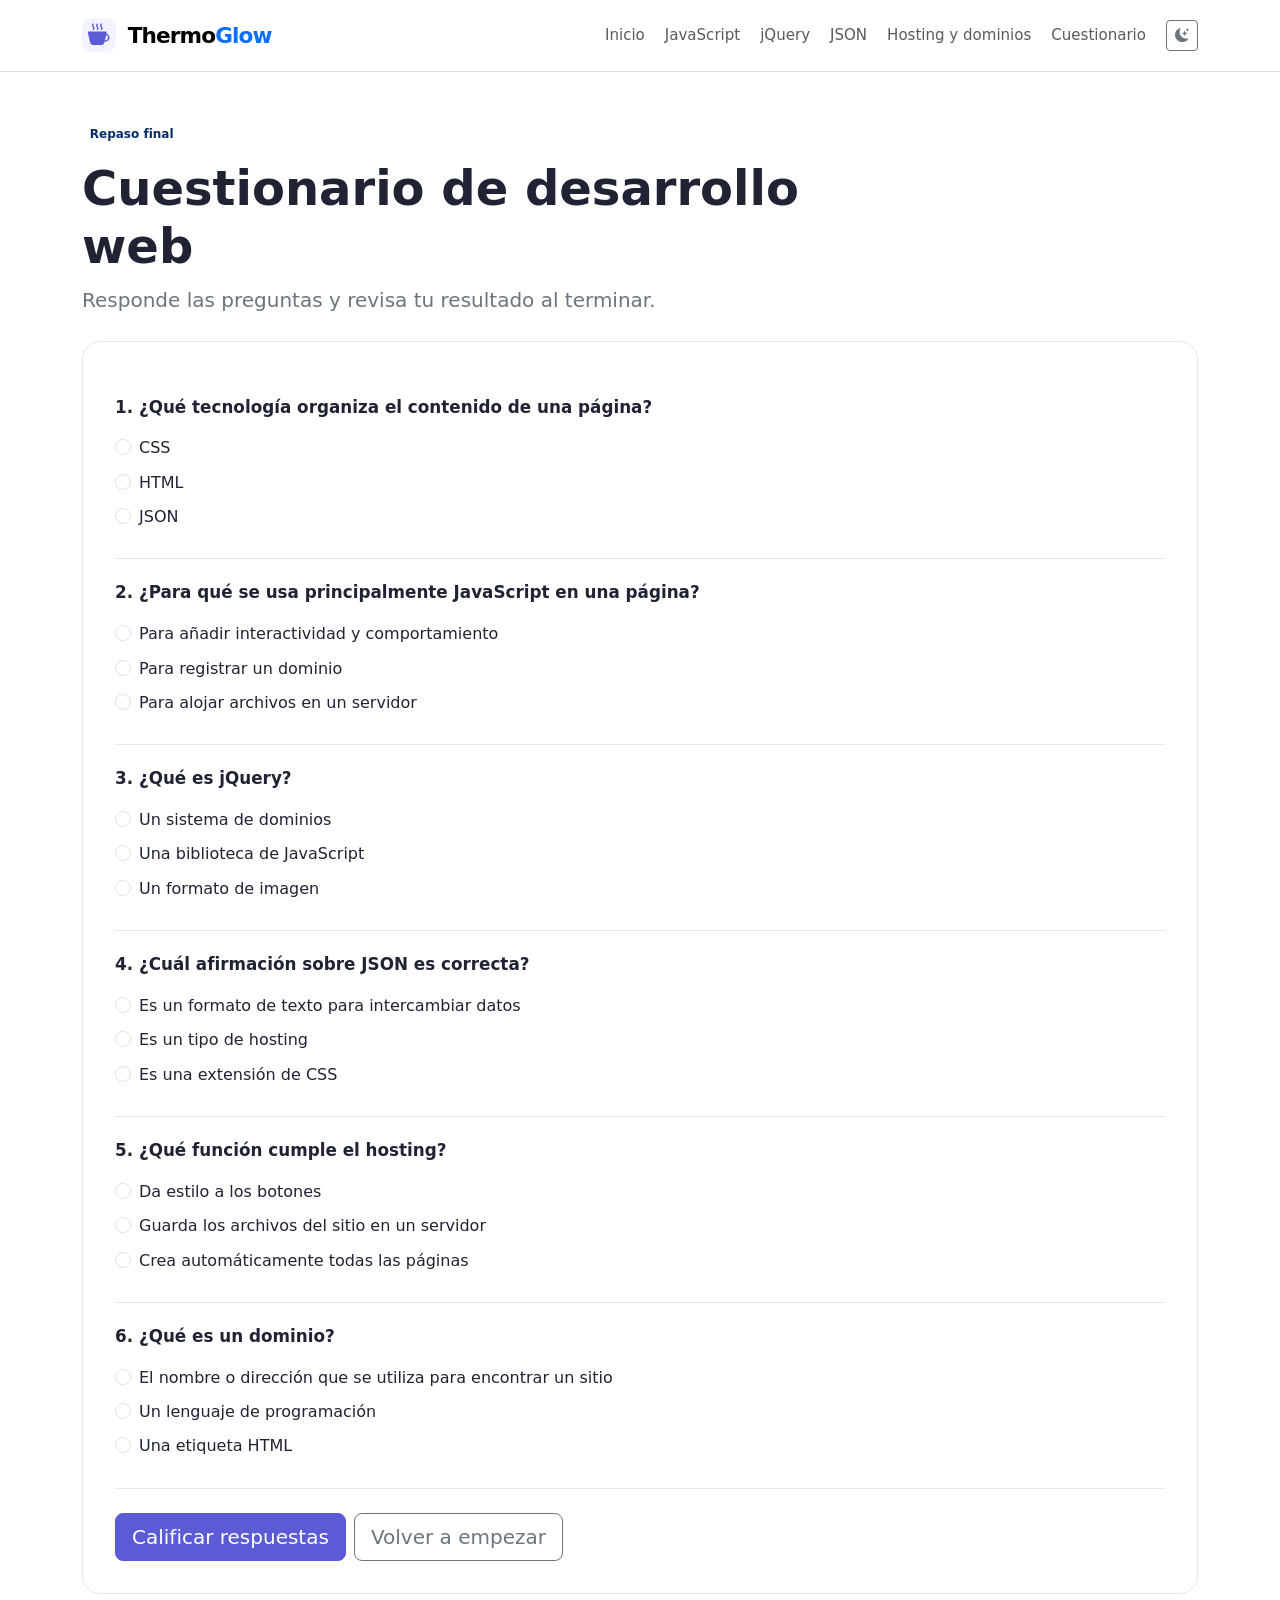
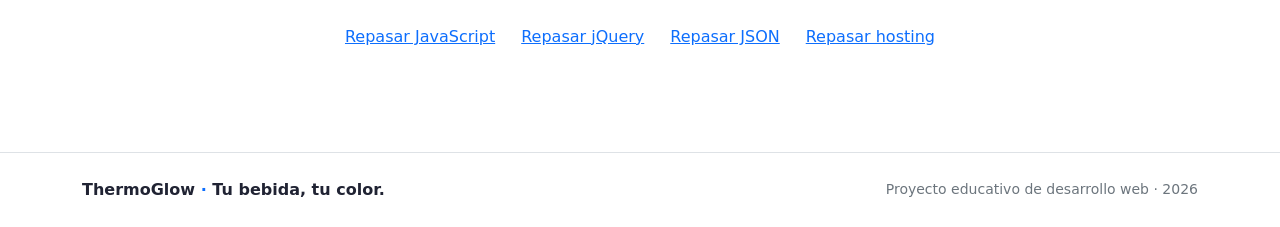
==== cuestionario.html @ 7bd59742 "windon" ====
<!doctype html>
<html lang="es" data-bs-theme="light">

<head>
    <meta charset="utf-8">
    <meta name="viewport" content="width=device-width, initial-scale=1">
    <meta name="description" content="ThermoGlow: vasos que cambian de color y recursos educativos de desarrollo web.">
    <title>Cuestionario | ThermoGlow</title>
    <link href="https://cdn.jsdelivr.net/npm/bootstrap@5.3.3/dist/css/bootstrap.min.css" rel="stylesheet">
    <link href="https://cdn.jsdelivr.net/npm/bootstrap-icons@1.11.3/font/bootstrap-icons.min.css" rel="stylesheet">
    <link href="css/estilos.css" rel="stylesheet">
</head>

<body>
    <nav class="navbar navbar-expand-lg bg-white border-bottom sticky-top">
        <div class="container"><a class="navbar-brand fw-bold" href="index.html"><span class="brand-mark"><i
                        class="bi bi-cup-hot-fill"></i></span> Thermo<span class="text-primary">Glow</span></a><button
                class="navbar-toggler" type="button" data-bs-toggle="collapse" data-bs-target="#mainNav"
                aria-controls="mainNav" aria-expanded="false" aria-label="Abrir menú"><span
                    class="navbar-toggler-icon"></span></button>
            <div class="collapse navbar-collapse" id="mainNav">
                <ul class="navbar-nav ms-auto align-items-lg-center gap-lg-1">
                    <li class="nav-item"><a class="nav-link" href="index.html">Inicio</a></li>
                    <li class="nav-item"><a class="nav-link" href="javascript.html">JavaScript</a></li>
                    <li class="nav-item"><a class="nav-link" href="jquery.html">jQuery</a></li>
                    <li class="nav-item"><a class="nav-link" href="json.html">JSON</a></li>
                    <li class="nav-item"><a class="nav-link" href="hosting.html">Hosting y dominios</a></li>
                    <li class="nav-item"><a class="nav-link" href="cuestionario.html">Cuestionario</a></li>
                    <li class="nav-item ms-lg-2"><button class="btn btn-outline-secondary btn-sm" id="btnTema"
                            type="button" aria-label="Activar tema oscuro"><i class="bi bi-moon-stars-fill"></i><span
                                class="ms-1 d-lg-none">Cambiar tema</span></button></li>
                </ul>
            </div>
        </div>
    </nav>
    <main>
        <section class="container py-5">
            <div class="topic-header"><span class="badge text-bg-primary-subtle text-primary-emphasis mb-3">Repaso
                    final</span>
                <h1 class="display-5 fw-bold">Cuestionario de desarrollo web</h1>
                <p class="lead text-secondary">Responde las preguntas y revisa tu resultado al terminar.</p>
            </div>
            <form id="formCuestionario" class="content-panel mt-4">
                <fieldset class="quiz-question">
                    <legend>1. ¿Qué tecnología organiza el contenido de una página?</legend>
                    <div class="form-check"><input class="form-check-input" type="radio" name="p1" id="p1a" value="a"
                            required><label class="form-check-label" for="p1a">CSS</label></div>
                    <div class="form-check"><input class="form-check-input" type="radio" name="p1" id="p1b"
                            value="b"><label class="form-check-label" for="p1b">HTML</label></div>
                    <div class="form-check"><input class="form-check-input" type="radio" name="p1" id="p1c"
                            value="c"><label class="form-check-label" for="p1c">JSON</label></div>
                </fieldset>
                <fieldset class="quiz-question">
                    <legend>2. ¿Para qué se usa principalmente JavaScript en una página?</legend>
                    <div class="form-check"><input class="form-check-input" type="radio" name="p2" id="p2a" value="a"
                            required><label class="form-check-label" for="p2a">Para añadir interactividad y
                            comportamiento</label></div>
                    <div class="form-check"><input class="form-check-input" type="radio" name="p2" id="p2b"
                            value="b"><label class="form-check-label" for="p2b">Para registrar un dominio</label></div>
                    <div class="form-check"><input class="form-check-input" type="radio" name="p2" id="p2c"
                            value="c"><label class="form-check-label" for="p2c">Para alojar archivos en un
                            servidor</label></div>
                </fieldset>
                <fieldset class="quiz-question">
                    <legend>3. ¿Qué es jQuery?</legend>
                    <div class="form-check"><input class="form-check-input" type="radio" name="p3" id="p3a" value="a"
                            required><label class="form-check-label" for="p3a">Un sistema de dominios</label></div>
                    <div class="form-check"><input class="form-check-input" type="radio" name="p3" id="p3b"
                            value="b"><label class="form-check-label" for="p3b">Una biblioteca de JavaScript</label>
                    </div>
                    <div class="form-check"><input class="form-check-input" type="radio" name="p3" id="p3c"
                            value="c"><label class="form-check-label" for="p3c">Un formato de imagen</label></div>
                </fieldset>
                <fieldset class="quiz-question">
                    <legend>4. ¿Cuál afirmación sobre JSON es correcta?</legend>
                    <div class="form-check"><input class="form-check-input" type="radio" name="p4" id="p4a" value="a"
                            required><label class="form-check-label" for="p4a">Es un formato de texto para intercambiar
                            datos</label></div>
                    <div class="form-check"><input class="form-check-input" type="radio" name="p4" id="p4b"
                            value="b"><label class="form-check-label" for="p4b">Es un tipo de hosting</label></div>
                    <div class="form-check"><input class="form-check-input" type="radio" name="p4" id="p4c"
                            value="c"><label class="form-check-label" for="p4c">Es una extensión de CSS</label></div>
                </fieldset>
                <fieldset class="quiz-question">
                    <legend>5. ¿Qué función cumple el hosting?</legend>
                    <div class="form-check"><input class="form-check-input" type="radio" name="p5" id="p5a" value="a"
                            required><label class="form-check-label" for="p5a">Da estilo a los botones</label></div>
                    <div class="form-check"><input class="form-check-input" type="radio" name="p5" id="p5b"
                            value="b"><label class="form-check-label" for="p5b">Guarda los archivos del sitio en un
                            servidor</label></div>
                    <div class="form-check"><input class="form-check-input" type="radio" name="p5" id="p5c"
                            value="c"><label class="form-check-label" for="p5c">Crea automáticamente todas las
                            páginas</label></div>
                </fieldset>
                <fieldset class="quiz-question">
                    <legend>6. ¿Qué es un dominio?</legend>
                    <div class="form-check"><input class="form-check-input" type="radio" name="p6" id="p6a" value="a"
                            required><label class="form-check-label" for="p6a">El nombre o dirección que se utiliza para
                            encontrar un sitio</label></div>
                    <div class="form-check"><input class="form-check-input" type="radio" name="p6" id="p6b"
                            value="b"><label class="form-check-label" for="p6b">Un lenguaje de programación</label>
                    </div>
                    <div class="form-check"><input class="form-check-input" type="radio" name="p6" id="p6c"
                            value="c"><label class="form-check-label" for="p6c">Una etiqueta HTML</label></div>
                </fieldset>
                <div class="d-flex flex-wrap gap-2 mt-4"><button type="submit" class="btn btn-primary btn-lg">Calificar
                        respuestas</button><button type="reset" class="btn btn-outline-secondary btn-lg"
                        id="btnLimpiar">Volver a empezar</button></div>
                <div id="resultadoQuiz" class="alert mt-4 d-none" role="status" aria-live="polite"></div>
            </form>
            <div class="text-center mt-4"><a href="javascript.html" class="btn btn-link">Repasar JavaScript</a><a
                    href="jquery.html" class="btn btn-link">Repasar jQuery</a><a href="json.html"
                    class="btn btn-link">Repasar JSON</a><a href="hosting.html" class="btn btn-link">Repasar hosting</a>
            </div>
        </section>
    </main>
    <footer class="border-top mt-5 py-4">
        <div class="container d-flex flex-column flex-md-row justify-content-between align-items-md-center gap-2"><span
                class="fw-semibold">ThermoGlow <span class="text-primary">·</span> Tu bebida, tu color.</span><small
                class="text-secondary">Proyecto educativo de desarrollo web · <span id="anio"></span></small></div>
    </footer>
    <script src="https://cdn.jsdelivr.net/npm/bootstrap@5.3.3/dist/js/bootstrap.bundle.min.js"></script>
    <script src="js/script.js"></script>
</body>

</html>
---- css/estilos.css ----
:root {
    --tg-primary: #5b5bd6;
    --tg-primary-dark: #4646b7;
    --tg-soft: #f3f3ff;
    --tg-line: #e5e7eb;
    --tg-card: #fff;
    --tg-ink: #202333;
    --tg-muted: #687083
}

html {
    scroll-behavior: smooth
}

body {
    background: #fff;
    color: var(--tg-ink);
    font-family: system-ui, -apple-system, "Segoe UI", sans-serif;
    line-height: 1.65
}

.navbar {
    --bs-navbar-padding-y: .8rem
}

.navbar-brand {
    letter-spacing: -.04em;
    font-size: 1.35rem
}

.brand-mark {
    display: inline-grid;
    place-items: center;
    width: 34px;
    height: 34px;
    background: var(--tg-soft);
    color: var(--tg-primary);
    border-radius: 10px;
    margin-right: 5px
}

.nav-link {
    font-size: .94rem
}

.nav-link:hover,
.nav-link.active {
    color: var(--tg-primary)
}

.btn-primary {
    --bs-btn-bg: var(--tg-primary);
    --bs-btn-border-color: var(--tg-primary);
    --bs-btn-hover-bg: var(--tg-primary-dark);
    --bs-btn-hover-border-color: var(--tg-primary-dark);
    --bs-btn-active-bg: var(--tg-primary-dark)
}

.btn-outline-primary {
    --bs-btn-color: var(--tg-primary);
    --bs-btn-border-color: #c9c9f4;
    --bs-btn-hover-bg: var(--tg-primary);
    --bs-btn-hover-border-color: var(--tg-primary)
}

.hero-art {
    position: relative;
    background: #f5f5ff;
    padding: 18px;
    border-radius: 28px
}

.hero-img {
    width: 100%;
    height: 390px;
    object-fit: cover;
    border-radius: 20px
}

.hero-copy-label,
.hero-caption {
    position: absolute;
    background: #fff;
    padding: 11px 15px;
    border-radius: 12px;
    box-shadow: 0 8px 25px #1d204015;
    font-size: .88rem;
    font-weight: 600
}

.hero-copy-label {
    top: 34px;
    left: 0
}

.hero-caption {
    bottom: 34px;
    right: 0
}

.info-tile,
.content-panel,
.step-card {
    border: 1px solid var(--tg-line);
    border-radius: 18px;
    background: var(--tg-card);
    padding: 24px
}

.info-tile {
    padding: 22px
}

.section-kicker {
    font-size: .75rem;
    font-weight: 800;
    letter-spacing: .12em;
    color: var(--tg-primary)
}

.carousel-photo {
    height: 390px;
    object-fit: cover;
    filter: brightness(.83)
}

.carousel-caption {
    bottom: 2.4rem;
    text-shadow: 0 2px 10px #0007
}

.product-card {
    border: 1px solid var(--tg-line);
    border-radius: 18px;
    overflow: hidden;
    transition: transform .18s ease, box-shadow .18s ease
}

.product-card:hover {
    transform: translateY(-4px);
    box-shadow: 0 15px 35px #25254a12
}

.product-photo {
    height: 220px;
    object-fit: cover
}

.product-card .card-body {
    padding: 22px
}

.topic-header {
    max-width: 780px
}

.topic-header .lead {
    max-width: 720px
}

.content-panel {
    padding: clamp(20px, 3vw, 32px)
}

.content-panel h2,
.content-panel h3 {
    letter-spacing: -.02em
}

.note-box {
    background: var(--bs-tertiary-bg);
    border-radius: 12px;
    padding: 16px
}

.demo-panel {
    background: var(--bs-tertiary-bg)
}

.demo-screen {
    min-height: 120px;
    padding: 22px;
    border: 1px dashed #b9b9e9;
    border-radius: 14px;
    background: var(--tg-card);
    display: flex;
    flex-direction: column;
    justify-content: center;
    align-items: center;
    text-align: center
}

.code-sample {
    background: #202333;
    color: #f2f3ff;
    padding: 17px;
    border-radius: 12px;
    white-space: pre-wrap;
    overflow: auto;
    font-size: .83rem
}

.code-sample code {
    color: inherit
}

.topic-icon {
    display: grid;
    place-items: center;
    width: 54px;
    height: 54px;
    background: var(--tg-soft);
    color: var(--tg-primary);
    border-radius: 15px;
    font-size: 1.5rem
}

.step-card {
    padding: 18px 12px;
    height: 100%
}

.step-card>span {
    display: inline-grid;
    place-items: center;
    width: 34px;
    height: 34px;
    border-radius: 50%;
    background: var(--tg-soft);
    color: var(--tg-primary);
    font-weight: 800
}

.quiz-question {
    padding: 20px 0;
    border-bottom: 1px solid var(--tg-line)
}

.quiz-question legend {
    font-size: 1.05rem;
    font-weight: 700;
    margin-bottom: 14px
}

.form-check {
    margin: .5rem 0
}

.form-check-input:checked {
    background-color: var(--tg-primary);
    border-color: var(--tg-primary)
}

footer {
    background: var(--bs-body-bg)
}

[data-bs-theme="dark"] {
    --tg-line: #3b3d50;
    --tg-card: #222437;
    --tg-ink: #f2f3fb;
    --tg-muted: #b9bdcc;
    --tg-soft: #302f50;
    color-scheme: dark
}

[data-bs-theme="dark"] body {
    background: #171827;
    color: var(--tg-ink)
}

[data-bs-theme="dark"] .navbar {
    background: #202133 !important;
    border-color: #3b3d50 !important
}

[data-bs-theme="dark"] .hero-art {
    background: #25263b
}

[data-bs-theme="dark"] .hero-copy-label,
[data-bs-theme="dark"] .hero-caption {
    background: #292b41;
    color: #f2f3fb
}

[data-bs-theme="dark"] .table-light {
    --bs-table-bg: #303247;
    --bs-table-color: #f2f3fb;
    --bs-table-border-color: #44465d
}

[data-bs-theme="dark"] .table {
    --bs-table-color: #f2f3fb;
    --bs-table-border-color: #44465d
}

[data-bs-theme="dark"] .form-control,
[data-bs-theme="dark"] .form-select {
    background: #222437;
    color: #f2f3fb;
    border-color: #4a4c62
}

[data-bs-theme="dark"] .text-secondary {
    color: #b9bdcc !important
}

[data-bs-theme="dark"] .btn-close {
    filter: invert(1)
}

[data-bs-theme="dark"] .carousel-photo {
    filter: brightness(.7)
}

@media(max-width:767px) {
    .hero-img {
        height: 300px
    }

    .hero-copy-label {
        left: 8px;
        top: 25px
    }

    .hero-caption {
        right: 8px;
        bottom: 25px;
        max-width: 85%
    }

    .carousel-photo {
        height: 280px
    }

    .carousel-caption h3 {
        font-size: 1.2rem
    }

    .content-panel {
        padding: 20px
    }
}

@media(prefers-reduced-motion:reduce) {
    html {
        scroll-behavior: auto
    }

    *,
    *::before,
    *::after {
        transition: none !important
    }
}

/* Sección de contacto */
.contact-intro {
    background: var(--bs-tertiary-bg);
    border: 1px solid var(--tg-line)
}

.contact-card {
    border-color: var(--tg-line);
    background: var(--bs-body-bg)
}

.contact-icon {
    width: 42px;
    height: 42px;
    flex: 0 0 42px;
    display: grid;
    place-items: center;
    border-radius: 12px;
    background: var(--tg-soft);
    color: var(--tg-primary);
    font-size: 1.2rem
}

#contacto .form-control:focus,
#contacto .form-select:focus {
    border-color: var(--tg-primary);
    box-shadow: 0 0 0 .2rem rgba(91, 91, 214, .15)
}

[data-bs-theme="dark"] .contact-intro {
    background: #202133
}
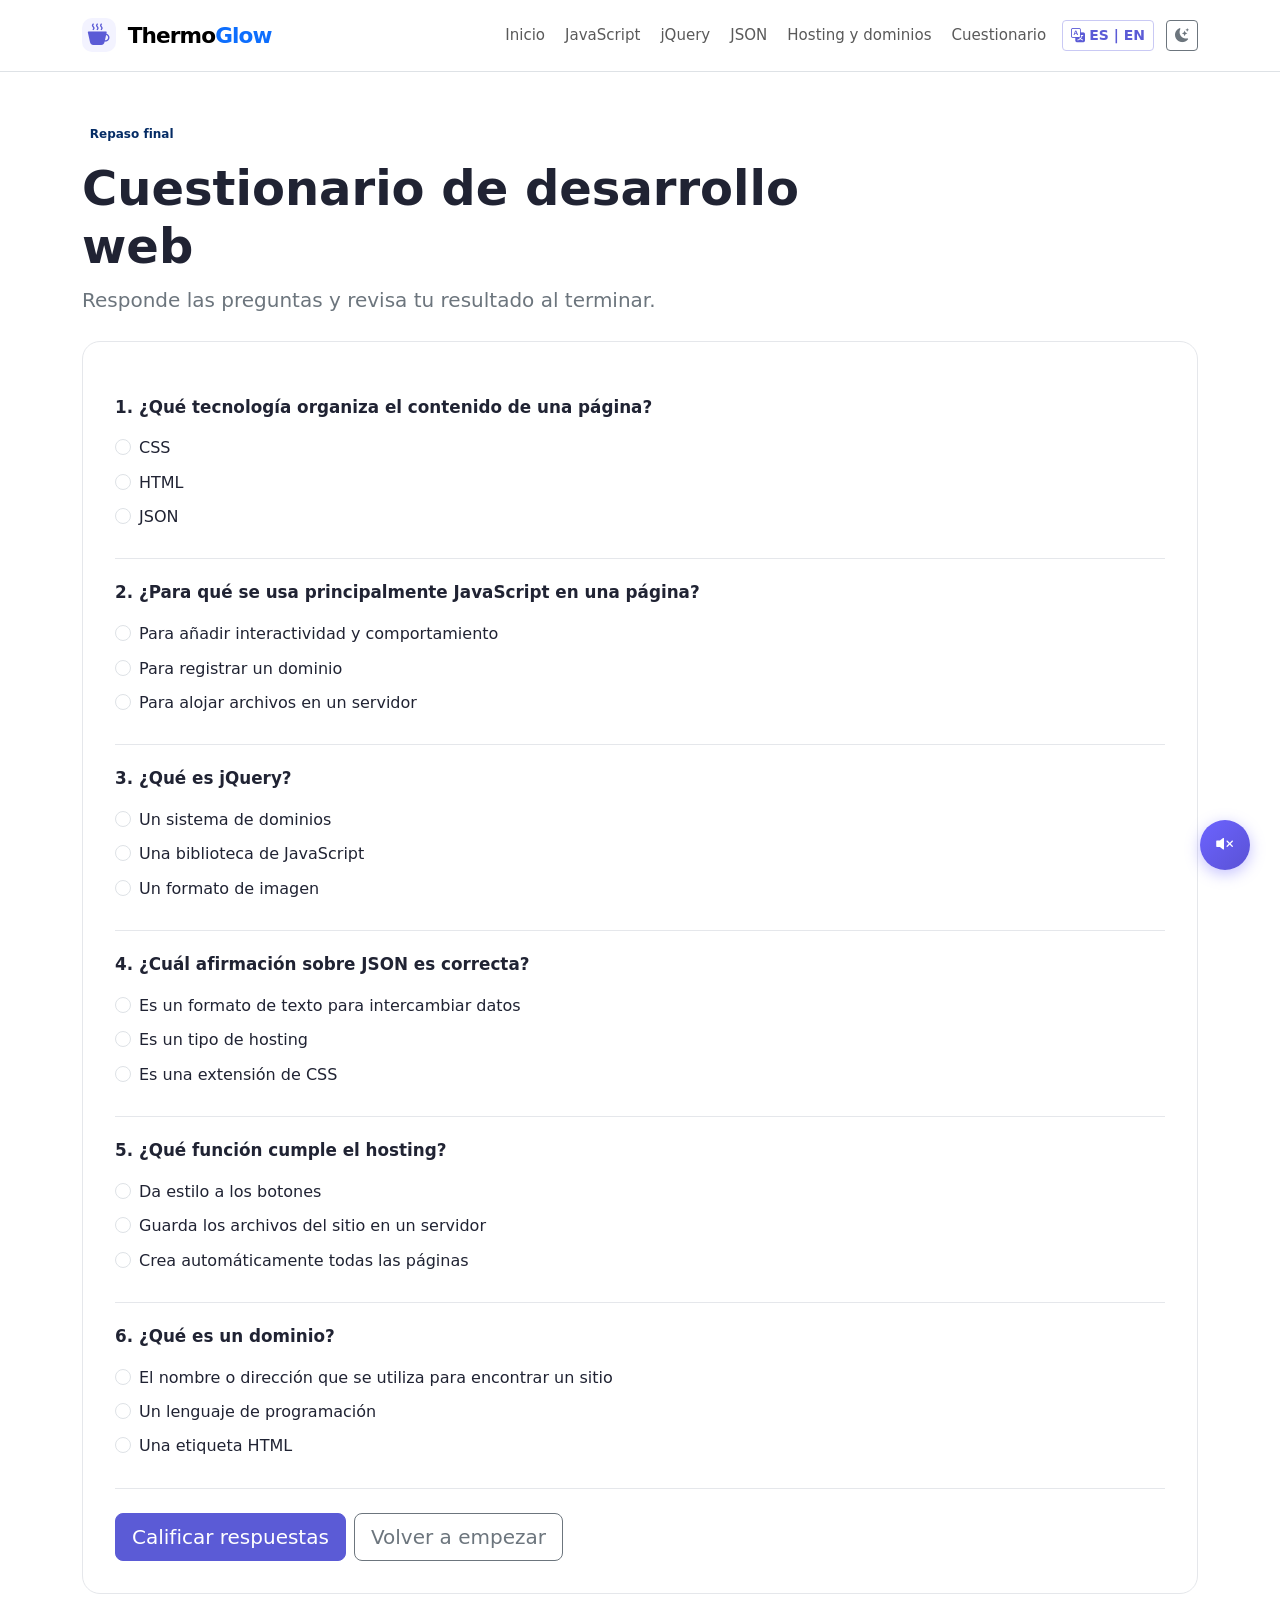
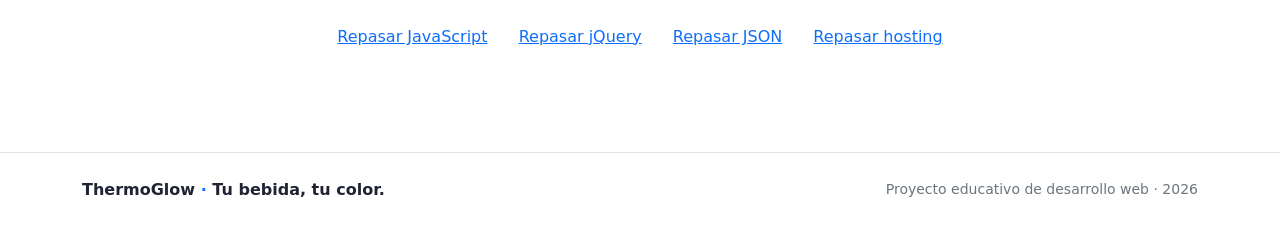
==== commit 8c765e60: "Proyecto" ====
--- a/cuestionario.html
+++ b/cuestionario.html
@@ -1,126 +1,108 @@
 <!doctype html>
 <html lang="es" data-bs-theme="light">
-
 <head>
     <meta charset="utf-8">
     <meta name="viewport" content="width=device-width, initial-scale=1">
     <meta name="description" content="ThermoGlow: vasos que cambian de color y recursos educativos de desarrollo web.">
-    <title>Cuestionario | ThermoGlow</title>
+    <title data-i18n="quiz_page_title">Cuestionario | ThermoGlow</title>
     <link href="https://cdn.jsdelivr.net/npm/bootstrap@5.3.3/dist/css/bootstrap.min.css" rel="stylesheet">
     <link href="https://cdn.jsdelivr.net/npm/bootstrap-icons@1.11.3/font/bootstrap-icons.min.css" rel="stylesheet">
     <link href="css/estilos.css" rel="stylesheet">
 </head>
+<!-- Música de fondo -->
+<audio id="musicaFondo" loop>
+    <source src="audio/Yellow.mp3" type="audio/mpeg">
+    <!-- Si usas tu propio archivo, cambia la línea de arriba por: -->
+    <!-- <source src="audio/musica.mp3" type="audio/mpeg"> -->
+</audio>
 
+<!-- Botón flotante de música -->
+<button id="btnMusica" class="btn-musica" title="Activar/Desactivar música">
+    <i class="bi bi-volume-mute-fill" id="iconoMusica"></i>
+</button>
 <body>
     <nav class="navbar navbar-expand-lg bg-white border-bottom sticky-top">
-        <div class="container"><a class="navbar-brand fw-bold" href="index.html"><span class="brand-mark"><i
-                        class="bi bi-cup-hot-fill"></i></span> Thermo<span class="text-primary">Glow</span></a><button
-                class="navbar-toggler" type="button" data-bs-toggle="collapse" data-bs-target="#mainNav"
-                aria-controls="mainNav" aria-expanded="false" aria-label="Abrir menú"><span
-                    class="navbar-toggler-icon"></span></button>
+        <div class="container">
+            <a class="navbar-brand fw-bold" href="index.html"><span class="brand-mark"><i class="bi bi-cup-hot-fill"></i></span> Thermo<span class="text-primary">Glow</span></a>
+            <button class="navbar-toggler" type="button" data-bs-toggle="collapse" data-bs-target="#mainNav" aria-controls="mainNav" aria-expanded="false" aria-label="Abrir menú"><span class="navbar-toggler-icon"></span></button>
             <div class="collapse navbar-collapse" id="mainNav">
                 <ul class="navbar-nav ms-auto align-items-lg-center gap-lg-1">
-                    <li class="nav-item"><a class="nav-link" href="index.html">Inicio</a></li>
-                    <li class="nav-item"><a class="nav-link" href="javascript.html">JavaScript</a></li>
-                    <li class="nav-item"><a class="nav-link" href="jquery.html">jQuery</a></li>
-                    <li class="nav-item"><a class="nav-link" href="json.html">JSON</a></li>
-                    <li class="nav-item"><a class="nav-link" href="hosting.html">Hosting y dominios</a></li>
-                    <li class="nav-item"><a class="nav-link" href="cuestionario.html">Cuestionario</a></li>
-                    <li class="nav-item ms-lg-2"><button class="btn btn-outline-secondary btn-sm" id="btnTema"
-                            type="button" aria-label="Activar tema oscuro"><i class="bi bi-moon-stars-fill"></i><span
-                                class="ms-1 d-lg-none">Cambiar tema</span></button></li>
+                    <li class="nav-item"><a class="nav-link" href="index.html" data-i18n="nav_inicio">Inicio</a></li>
+                    <li class="nav-item"><a class="nav-link" href="javascript.html" data-i18n="nav_js">JavaScript</a></li>
+                    <li class="nav-item"><a class="nav-link" href="jquery.html" data-i18n="nav_jquery">jQuery</a></li>
+                    <li class="nav-item"><a class="nav-link" href="json.html" data-i18n="nav_json">JSON</a></li>
+                    <li class="nav-item"><a class="nav-link" href="hosting.html" data-i18n="nav_hosting">Hosting y dominios</a></li>
+                    <li class="nav-item"><a class="nav-link" href="cuestionario.html" data-i18n="nav_cuestionario">Cuestionario</a></li>
+                    <li class="nav-item ms-lg-1"><button type="button" id="btnIdioma" class="btn btn-outline-primary btn-sm fw-bold" title="Cambiar idioma"><i class="bi bi-translate me-1"></i><span id="textoIdioma">ES | EN</span></button></li>
+                    <li class="nav-item ms-lg-2"><button class="btn btn-outline-secondary btn-sm" id="btnTema" type="button" aria-label="Activar tema oscuro"><i class="bi bi-moon-stars-fill" id="iconoTema"></i><span class="ms-1 d-lg-none" data-i18n="theme_toggle">Cambiar tema</span></button></li>
                 </ul>
             </div>
         </div>
     </nav>
     <main>
         <section class="container py-5">
-            <div class="topic-header"><span class="badge text-bg-primary-subtle text-primary-emphasis mb-3">Repaso
-                    final</span>
-                <h1 class="display-5 fw-bold">Cuestionario de desarrollo web</h1>
-                <p class="lead text-secondary">Responde las preguntas y revisa tu resultado al terminar.</p>
+            <div class="topic-header"><span class="badge text-bg-primary-subtle text-primary-emphasis mb-3" data-i18n="quiz_badge">Repaso final</span>
+                <h1 class="display-5 fw-bold" data-i18n="quiz_title">Cuestionario de desarrollo web</h1>
+                <p class="lead text-secondary" data-i18n="quiz_desc">Responde las preguntas y revisa tu resultado al terminar.</p>
             </div>
             <form id="formCuestionario" class="content-panel mt-4">
                 <fieldset class="quiz-question">
-                    <legend>1. ¿Qué tecnología organiza el contenido de una página?</legend>
-                    <div class="form-check"><input class="form-check-input" type="radio" name="p1" id="p1a" value="a"
-                            required><label class="form-check-label" for="p1a">CSS</label></div>
-                    <div class="form-check"><input class="form-check-input" type="radio" name="p1" id="p1b"
-                            value="b"><label class="form-check-label" for="p1b">HTML</label></div>
-                    <div class="form-check"><input class="form-check-input" type="radio" name="p1" id="p1c"
-                            value="c"><label class="form-check-label" for="p1c">JSON</label></div>
+                    <legend data-i18n="quiz_q1">1. ¿Qué tecnología organiza el contenido de una página?</legend>
+                    <div class="form-check"><input class="form-check-input" type="radio" name="p1" id="p1a" value="a" required><label class="form-check-label" for="p1a" data-i18n="quiz_q1_a">CSS</label></div>
+                    <div class="form-check"><input class="form-check-input" type="radio" name="p1" id="p1b" value="b"><label class="form-check-label" for="p1b" data-i18n="quiz_q1_b">HTML</label></div>
+                    <div class="form-check"><input class="form-check-input" type="radio" name="p1" id="p1c" value="c"><label class="form-check-label" for="p1c" data-i18n="quiz_q1_c">JSON</label></div>
                 </fieldset>
                 <fieldset class="quiz-question">
-                    <legend>2. ¿Para qué se usa principalmente JavaScript en una página?</legend>
-                    <div class="form-check"><input class="form-check-input" type="radio" name="p2" id="p2a" value="a"
-                            required><label class="form-check-label" for="p2a">Para añadir interactividad y
-                            comportamiento</label></div>
-                    <div class="form-check"><input class="form-check-input" type="radio" name="p2" id="p2b"
-                            value="b"><label class="form-check-label" for="p2b">Para registrar un dominio</label></div>
-                    <div class="form-check"><input class="form-check-input" type="radio" name="p2" id="p2c"
-                            value="c"><label class="form-check-label" for="p2c">Para alojar archivos en un
-                            servidor</label></div>
+                    <legend data-i18n="quiz_q2">2. ¿Para qué se usa principalmente JavaScript en una página?</legend>
+                    <div class="form-check"><input class="form-check-input" type="radio" name="p2" id="p2a" value="a" required><label class="form-check-label" for="p2a" data-i18n="quiz_q2_a">Para añadir interactividad y comportamiento</label></div>
+                    <div class="form-check"><input class="form-check-input" type="radio" name="p2" id="p2b" value="b"><label class="form-check-label" for="p2b" data-i18n="quiz_q2_b">Para registrar un dominio</label></div>
+                    <div class="form-check"><input class="form-check-input" type="radio" name="p2" id="p2c" value="c"><label class="form-check-label" for="p2c" data-i18n="quiz_q2_c">Para alojar archivos en un servidor</label></div>
                 </fieldset>
                 <fieldset class="quiz-question">
-                    <legend>3. ¿Qué es jQuery?</legend>
-                    <div class="form-check"><input class="form-check-input" type="radio" name="p3" id="p3a" value="a"
-                            required><label class="form-check-label" for="p3a">Un sistema de dominios</label></div>
-                    <div class="form-check"><input class="form-check-input" type="radio" name="p3" id="p3b"
-                            value="b"><label class="form-check-label" for="p3b">Una biblioteca de JavaScript</label>
-                    </div>
-                    <div class="form-check"><input class="form-check-input" type="radio" name="p3" id="p3c"
-                            value="c"><label class="form-check-label" for="p3c">Un formato de imagen</label></div>
+                    <legend data-i18n="quiz_q3">3. ¿Qué es jQuery?</legend>
+                    <div class="form-check"><input class="form-check-input" type="radio" name="p3" id="p3a" value="a" required><label class="form-check-label" for="p3a" data-i18n="quiz_q3_a">Un sistema de dominios</label></div>
+                    <div class="form-check"><input class="form-check-input" type="radio" name="p3" id="p3b" value="b"><label class="form-check-label" for="p3b" data-i18n="quiz_q3_b">Una biblioteca de JavaScript</label></div>
+                    <div class="form-check"><input class="form-check-input" type="radio" name="p3" id="p3c" value="c"><label class="form-check-label" for="p3c" data-i18n="quiz_q3_c">Un formato de imagen</label></div>
                 </fieldset>
                 <fieldset class="quiz-question">
-                    <legend>4. ¿Cuál afirmación sobre JSON es correcta?</legend>
-                    <div class="form-check"><input class="form-check-input" type="radio" name="p4" id="p4a" value="a"
-                            required><label class="form-check-label" for="p4a">Es un formato de texto para intercambiar
-                            datos</label></div>
-                    <div class="form-check"><input class="form-check-input" type="radio" name="p4" id="p4b"
-                            value="b"><label class="form-check-label" for="p4b">Es un tipo de hosting</label></div>
-                    <div class="form-check"><input class="form-check-input" type="radio" name="p4" id="p4c"
-                            value="c"><label class="form-check-label" for="p4c">Es una extensión de CSS</label></div>
+                    <legend data-i18n="quiz_q4">4. ¿Cuál afirmación sobre JSON es correcta?</legend>
+                    <div class="form-check"><input class="form-check-input" type="radio" name="p4" id="p4a" value="a" required><label class="form-check-label" for="p4a" data-i18n="quiz_q4_a">Es un formato de texto para intercambiar datos</label></div>
+                    <div class="form-check"><input class="form-check-input" type="radio" name="p4" id="p4b" value="b"><label class="form-check-label" for="p4b" data-i18n="quiz_q4_b">Es un tipo de hosting</label></div>
+                    <div class="form-check"><input class="form-check-input" type="radio" name="p4" id="p4c" value="c"><label class="form-check-label" for="p4c" data-i18n="quiz_q4_c">Es una extensión de CSS</label></div>
                 </fieldset>
                 <fieldset class="quiz-question">
-                    <legend>5. ¿Qué función cumple el hosting?</legend>
-                    <div class="form-check"><input class="form-check-input" type="radio" name="p5" id="p5a" value="a"
-                            required><label class="form-check-label" for="p5a">Da estilo a los botones</label></div>
-                    <div class="form-check"><input class="form-check-input" type="radio" name="p5" id="p5b"
-                            value="b"><label class="form-check-label" for="p5b">Guarda los archivos del sitio en un
-                            servidor</label></div>
-                    <div class="form-check"><input class="form-check-input" type="radio" name="p5" id="p5c"
-                            value="c"><label class="form-check-label" for="p5c">Crea automáticamente todas las
-                            páginas</label></div>
+                    <legend data-i18n="quiz_q5">5. ¿Qué función cumple el hosting?</legend>
+                    <div class="form-check"><input class="form-check-input" type="radio" name="p5" id="p5a" value="a" required><label class="form-check-label" for="p5a" data-i18n="quiz_q5_a">Da estilo a los botones</label></div>
+                    <div class="form-check"><input class="form-check-input" type="radio" name="p5" id="p5b" value="b"><label class="form-check-label" for="p5b" data-i18n="quiz_q5_b">Guarda los archivos del sitio en un servidor</label></div>
+                    <div class="form-check"><input class="form-check-input" type="radio" name="p5" id="p5c" value="c"><label class="form-check-label" for="p5c" data-i18n="quiz_q5_c">Crea automáticamente todas las páginas</label></div>
                 </fieldset>
                 <fieldset class="quiz-question">
-                    <legend>6. ¿Qué es un dominio?</legend>
-                    <div class="form-check"><input class="form-check-input" type="radio" name="p6" id="p6a" value="a"
-                            required><label class="form-check-label" for="p6a">El nombre o dirección que se utiliza para
-                            encontrar un sitio</label></div>
-                    <div class="form-check"><input class="form-check-input" type="radio" name="p6" id="p6b"
-                            value="b"><label class="form-check-label" for="p6b">Un lenguaje de programación</label>
-                    </div>
-                    <div class="form-check"><input class="form-check-input" type="radio" name="p6" id="p6c"
-                            value="c"><label class="form-check-label" for="p6c">Una etiqueta HTML</label></div>
+                    <legend data-i18n="quiz_q6">6. ¿Qué es un dominio?</legend>
+                    <div class="form-check"><input class="form-check-input" type="radio" name="p6" id="p6a" value="a" required><label class="form-check-label" for="p6a" data-i18n="quiz_q6_a">El nombre o dirección que se utiliza para encontrar un sitio</label></div>
+                    <div class="form-check"><input class="form-check-input" type="radio" name="p6" id="p6b" value="b"><label class="form-check-label" for="p6b" data-i18n="quiz_q6_b">Un lenguaje de programación</label></div>
+                    <div class="form-check"><input class="form-check-input" type="radio" name="p6" id="p6c" value="c"><label class="form-check-label" for="p6c" data-i18n="quiz_q6_c">Una etiqueta HTML</label></div>
                 </fieldset>
-                <div class="d-flex flex-wrap gap-2 mt-4"><button type="submit" class="btn btn-primary btn-lg">Calificar
-                        respuestas</button><button type="reset" class="btn btn-outline-secondary btn-lg"
-                        id="btnLimpiar">Volver a empezar</button></div>
+                <div class="d-flex flex-wrap gap-2 mt-4">
+                    <button type="submit" class="btn btn-primary btn-lg" data-i18n="quiz_btn_submit">Calificar respuestas</button>
+                    <button type="reset" class="btn btn-outline-secondary btn-lg" id="btnLimpiar" data-i18n="quiz_btn_reset">Volver a empezar</button>
+                </div>
                 <div id="resultadoQuiz" class="alert mt-4 d-none" role="status" aria-live="polite"></div>
             </form>
-            <div class="text-center mt-4"><a href="javascript.html" class="btn btn-link">Repasar JavaScript</a><a
-                    href="jquery.html" class="btn btn-link">Repasar jQuery</a><a href="json.html"
-                    class="btn btn-link">Repasar JSON</a><a href="hosting.html" class="btn btn-link">Repasar hosting</a>
+            <div class="text-center mt-4">
+                <a href="javascript.html" class="btn btn-link" data-i18n="quiz_link_js">Repasar JavaScript</a>
+                <a href="jquery.html" class="btn btn-link" data-i18n="quiz_link_jquery">Repasar jQuery</a>
+                <a href="json.html" class="btn btn-link" data-i18n="quiz_link_json">Repasar JSON</a>
+                <a href="hosting.html" class="btn btn-link" data-i18n="quiz_link_hosting">Repasar hosting</a>
             </div>
         </section>
     </main>
     <footer class="border-top mt-5 py-4">
-        <div class="container d-flex flex-column flex-md-row justify-content-between align-items-md-center gap-2"><span
-                class="fw-semibold">ThermoGlow <span class="text-primary">·</span> Tu bebida, tu color.</span><small
-                class="text-secondary">Proyecto educativo de desarrollo web · <span id="anio"></span></small></div>
+        <div class="container d-flex flex-column flex-md-row justify-content-between align-items-md-center gap-2">
+            <span class="fw-semibold">ThermoGlow <span class="text-primary">·</span> <span data-i18n="footer_slogan">Tu bebida, tu color.</span></span>
+            <small class="text-secondary"><span data-i18n="footer_text">Proyecto educativo de desarrollo web</span> · <span id="anio"></span></small>
+        </div>
     </footer>
     <script src="https://cdn.jsdelivr.net/npm/bootstrap@5.3.3/dist/js/bootstrap.bundle.min.js"></script>
     <script src="js/script.js"></script>
 </body>
-
 </html>
--- a/css/estilos.css
+++ b/css/estilos.css
@@ -386,4 +386,54 @@
 
 [data-bs-theme="dark"] .contact-intro {
     background: #202133
+}
+/* Botón flotante de música */
+.btn-musica {
+    position: fixed;
+    bottom: 30px;
+    right: 30px;
+    width: 50px;
+    height: 50px;
+    border-radius: 50%;
+    background: linear-gradient(135deg, #6C63FF, #5a52d5);
+    color: white;
+    border: none;
+    font-size: 1.3rem;
+    cursor: pointer;
+    box-shadow: 0 4px 15px rgba(108, 99, 255, 0.4);
+    z-index: 9999;
+    transition: all 0.3s ease;
+    display: flex;
+    align-items: center;
+    justify-content: center;
+}
+
+.btn-musica:hover {
+    transform: scale(1.1);
+    box-shadow: 0 6px 20px rgba(108, 99, 255, 0.6);
+}
+
+.btn-musica.activa {
+    background: linear-gradient(135deg, #00c853, #00a844);
+    animation: pulso 2s infinite;
+}
+
+@keyframes pulso {
+    0%, 100% {
+        box-shadow: 0 4px 15px rgba(0, 200, 83, 0.4);
+    }
+    50% {
+        box-shadow: 0 4px 25px rgba(0, 200, 83, 0.8);
+    }
+}
+
+/* Ocultar en móviles si molesta */
+@media (max-width: 768px) {
+    .btn-musica {
+        bottom: 20px;
+        right: 20px;
+        width: 45px;
+        height: 45px;
+        font-size: 1.1rem;
+    }
 }
